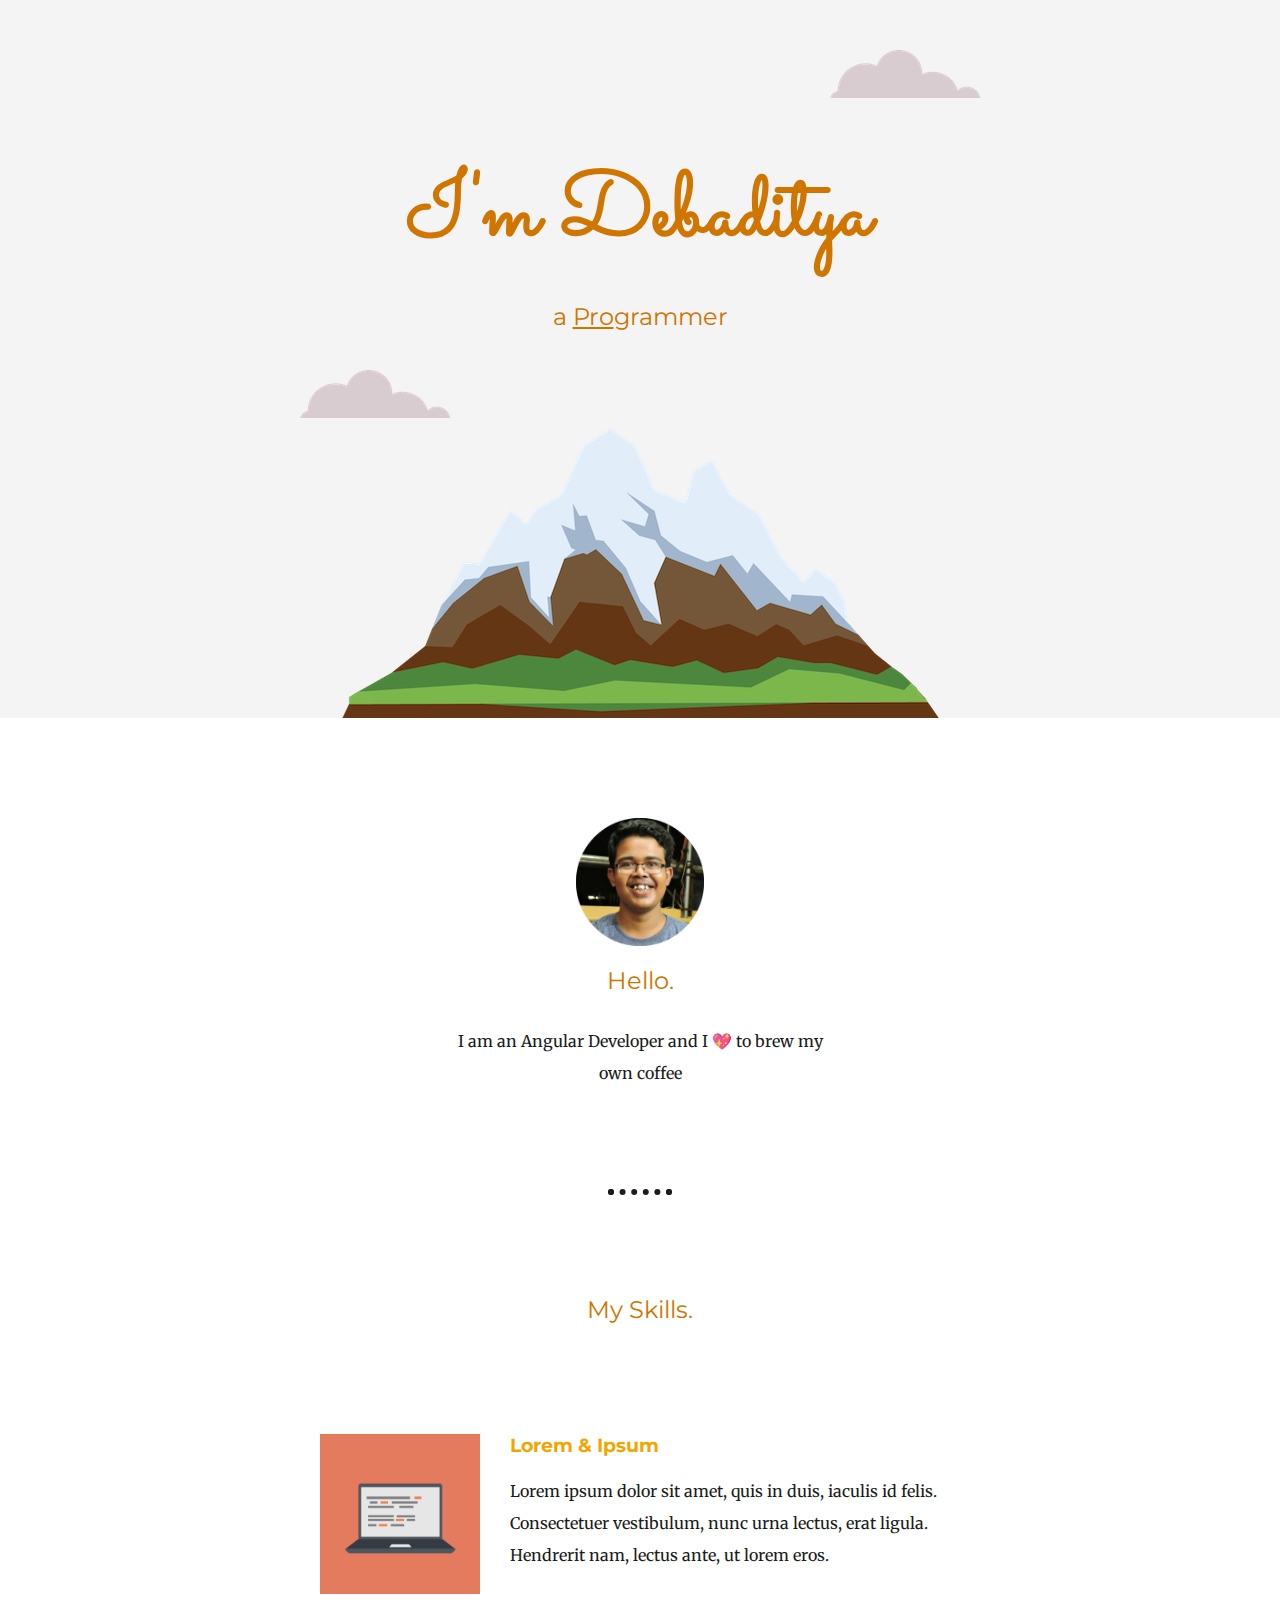
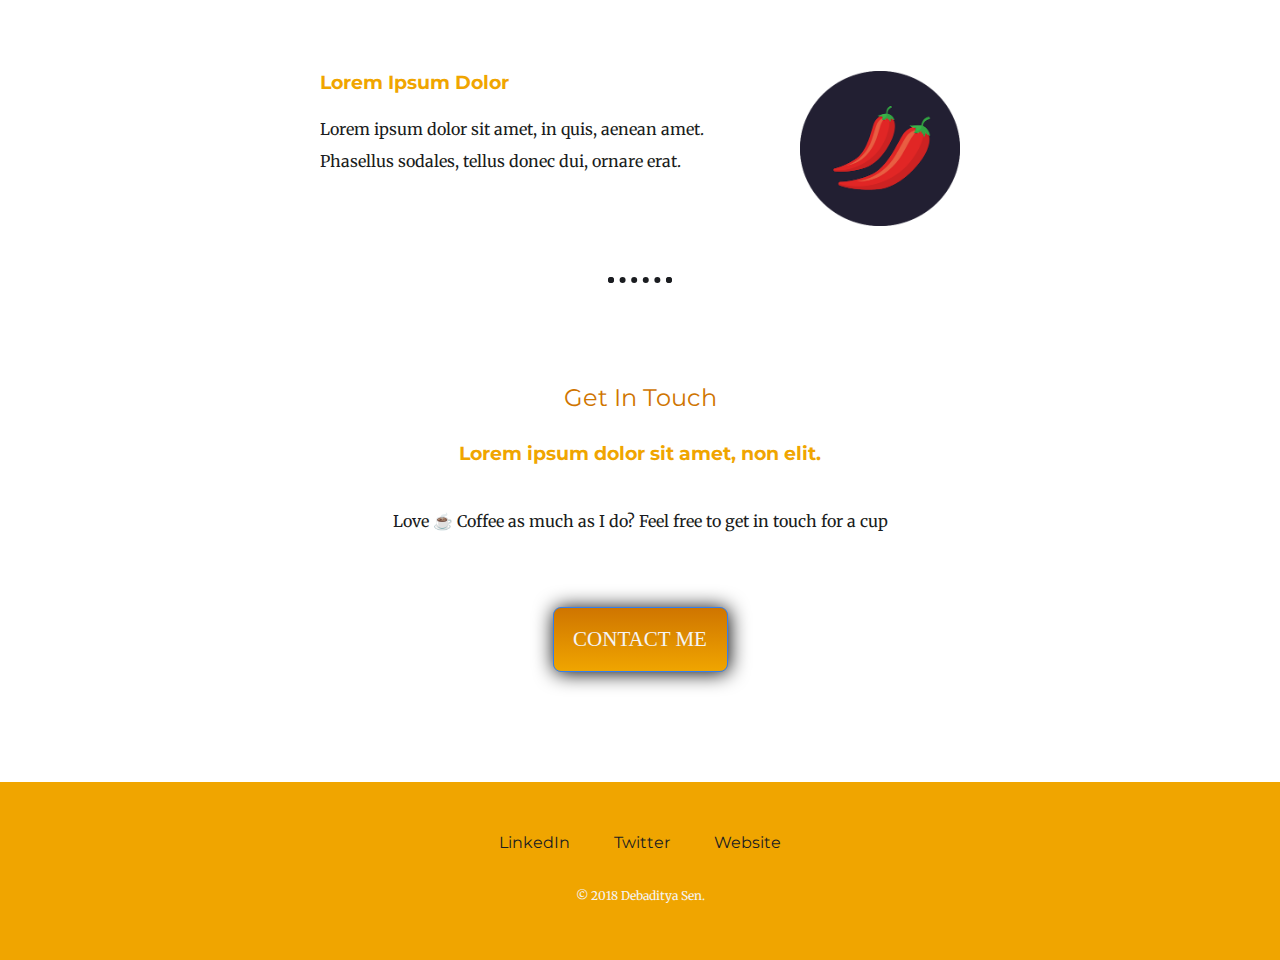
==== index.html @ 0bea062f "Initial Commit" ====
<html lang="en">

<head>
    <meta charset="UTF-8">
    <meta name="viewport" content="width=device-width, initial-scale=1.0">
    <title>Debaditya Sen</title>
    <link rel="stylesheet" href="css/styles.css">
    <link href="https://fonts.googleapis.com/css2?family=Merriweather:wght@300&family=Montserrat&family=Sacramento&display=swap" rel="stylesheet">
    <link rel="icon" href="favicon.ico">
</head>

<body>
    <div class="top-container">
        <img class="top-cloud" src="images/cloud.png" alt="cloud-image">
        <h1>I'm Debaditya</h1>
        <h2>a <span class="pro">Pro</span>grammer</h2>
        <img class="bottom-cloud" src="images/cloud.png" alt="cloud-image">
        <img src="images/mountain.png" alt="mountain-image">
    </div>
    <div class="middle-container">
        <div class="profile">
            <img class="profile-img" src="images/profile-pic.png" alt="Profile Pic">
            <h2>Hello.</h2>
            <p class="intro">I am an Angular Developer and I 💖 to brew my own coffee</p>
        </div>
        <hr>
        <div class="skills">
            <h2>My Skills.</h2>
            <div class="skill-row">
                <img class="computer-img" src="images/computer.png" alt="">
                <h3>Lorem & Ipsum</h3>
                <p>Lorem ipsum dolor sit amet, quis in duis, iaculis id felis. Consectetuer vestibulum, nunc urna lectus, erat ligula. Hendrerit nam, lectus ante, ut lorem eros.</p>
            </div>
            <div class="skill-row">
                <img class="chilli-img" src="images/chillies.png" alt="">
                <h3>Lorem Ipsum Dolor</h3>
                <p>Lorem ipsum dolor sit amet, in quis, aenean amet. Phasellus sodales, tellus donec dui, ornare erat.</p>

            </div>
        </div>
        <hr>
        <div class="contact-me">
            <h2>Get In Touch</h2>
            <h3>Lorem ipsum dolor sit amet, non elit.</h3>
            <p class="contact-msg">Love ☕ Coffee as much as I do? Feel free to get in touch for a cup</p>
            <a class="btn" href="mailto:name@email.com">CONTACT ME</a>
        </div>
    </div>


    <div class="bottom-container">
        <a class="footer-link" href="https://www.linkedin.com/">LinkedIn</a>
        <a class="footer-link" href="https://twitter.com/">Twitter</a>
        <a class="footer-link" href="https://www.appbrewery.co/">Website</a>
        <p class="copyright">© 2018 Debaditya Sen.</p>
    </div>


</body>

</html>
---- css/styles.css ----
body {
    margin: 0;
    text-align: center;
    font-family: 'Merriweather', serif;
    color: #1a1c20;
}

h1 {
    margin: 50px auto 0 auto;
    font-family: 'Sacramento', cursive;
    font-size: 5.625rem;
    color: #cf7500;
}

h2 {
    font-family: 'Montserrat', sans-serif;
    color: #cf7500;
    font-weight: normal;
    padding-bottom: 10px;
}

h3 {
    font-family: 'Montserrat', sans-serif;
    color: #f0a500;
}

p {
    line-height: 2;
}

hr {
    border: dotted #1a1c20 6px;
    border-bottom: none;
    width: 4%;
    margin: 100px auto;
}

a {
    font-family: 'Montserrat', sans-serif;
    color: #1a1c20;
    margin: 10px 20px;
    text-decoration: none;
}

a:hover {
    color: #000000;
}

.top-container {
    background-color: #f4f4f4;
    position: relative;
    padding-top: 100px;
}

.middle-container {
    margin: 100px 0;
}

.bottom-container {
    background-color: #f0a500;
    padding: 50px 0 20px;
}

.skill-row {
    width: 50%;
    margin: 100px auto 100px auto;
    text-align: left;
}

.pro {
    text-decoration: underline;
}

.intro {
    width: 30%;
    margin: auto;
}

.contact-msg {
    widows: 40%;
    margin: 40px auto 60px;
}

.copyright {
    color: #f4f4f4;
    font-size: 0.75rem;
    padding: 20px 0;
}

.top-cloud {
    position: absolute;
    right: 300px;
    top: 50px;
}

.bottom-cloud {
    position: absolute;
    left: 300px;
    bottom: 300px;
}

.profile-img {
    width: 10%;
}

.computer-img {
    width: 25%;
    float: left;
    margin-right: 30px;
}

.chilli-img {
    width: 25%;
    float: right;
    margin-left: 30px;
}

.btn {
    background: #CF7500;
    background-image: -webkit-linear-gradient(top, #CF7500, #F0A500);
    background-image: -moz-linear-gradient(top, #CF7500, #F0A500);
    background-image: -ms-linear-gradient(top, #CF7500, #F0A500);
    background-image: -o-linear-gradient(top, #CF7500, #F0A500);
    background-image: linear-gradient(to bottom, #CF7500, #F0A500);
    -webkit-border-radius: 8px;
    -moz-border-radius: 8px;
    border-radius: 8px;
    height: 25px;
    line-height: 25px;
    color: #f4f4f4;
    font-family: serif;
    width: 135px;
    font-size: 21px;
    font-weight: 200;
    padding: 19px;
    box-shadow: 1px 1px 20px 0px #000000;
    -webkit-box-shadow: 1px 1px 20px 0px #000000;
    -moz-box-shadow: 1px 1px 20px 0px #000000;
    border: solid #337FED 1px;
    text-decoration: none;
    display: inline-block;
    cursor: pointer;
    text-align: center;
}

.btn:hover {
    border: solid #337FED 1px;
    background: #F0A500;
    background-image: -webkit-linear-gradient(top, #F0A500, #CF7500);
    background-image: -moz-linear-gradient(top, #F0A500, #CF7500);
    background-image: -ms-linear-gradient(top, #F0A500, #CF7500);
    background-image: -o-linear-gradient(top, #F0A500, #CF7500);
    background-image: linear-gradient(to bottom, #F0A500, #CF7500);
    -webkit-border-radius: 8px;
    -moz-border-radius: 8px;
    border-radius: 8px;
    text-decoration: none;
}
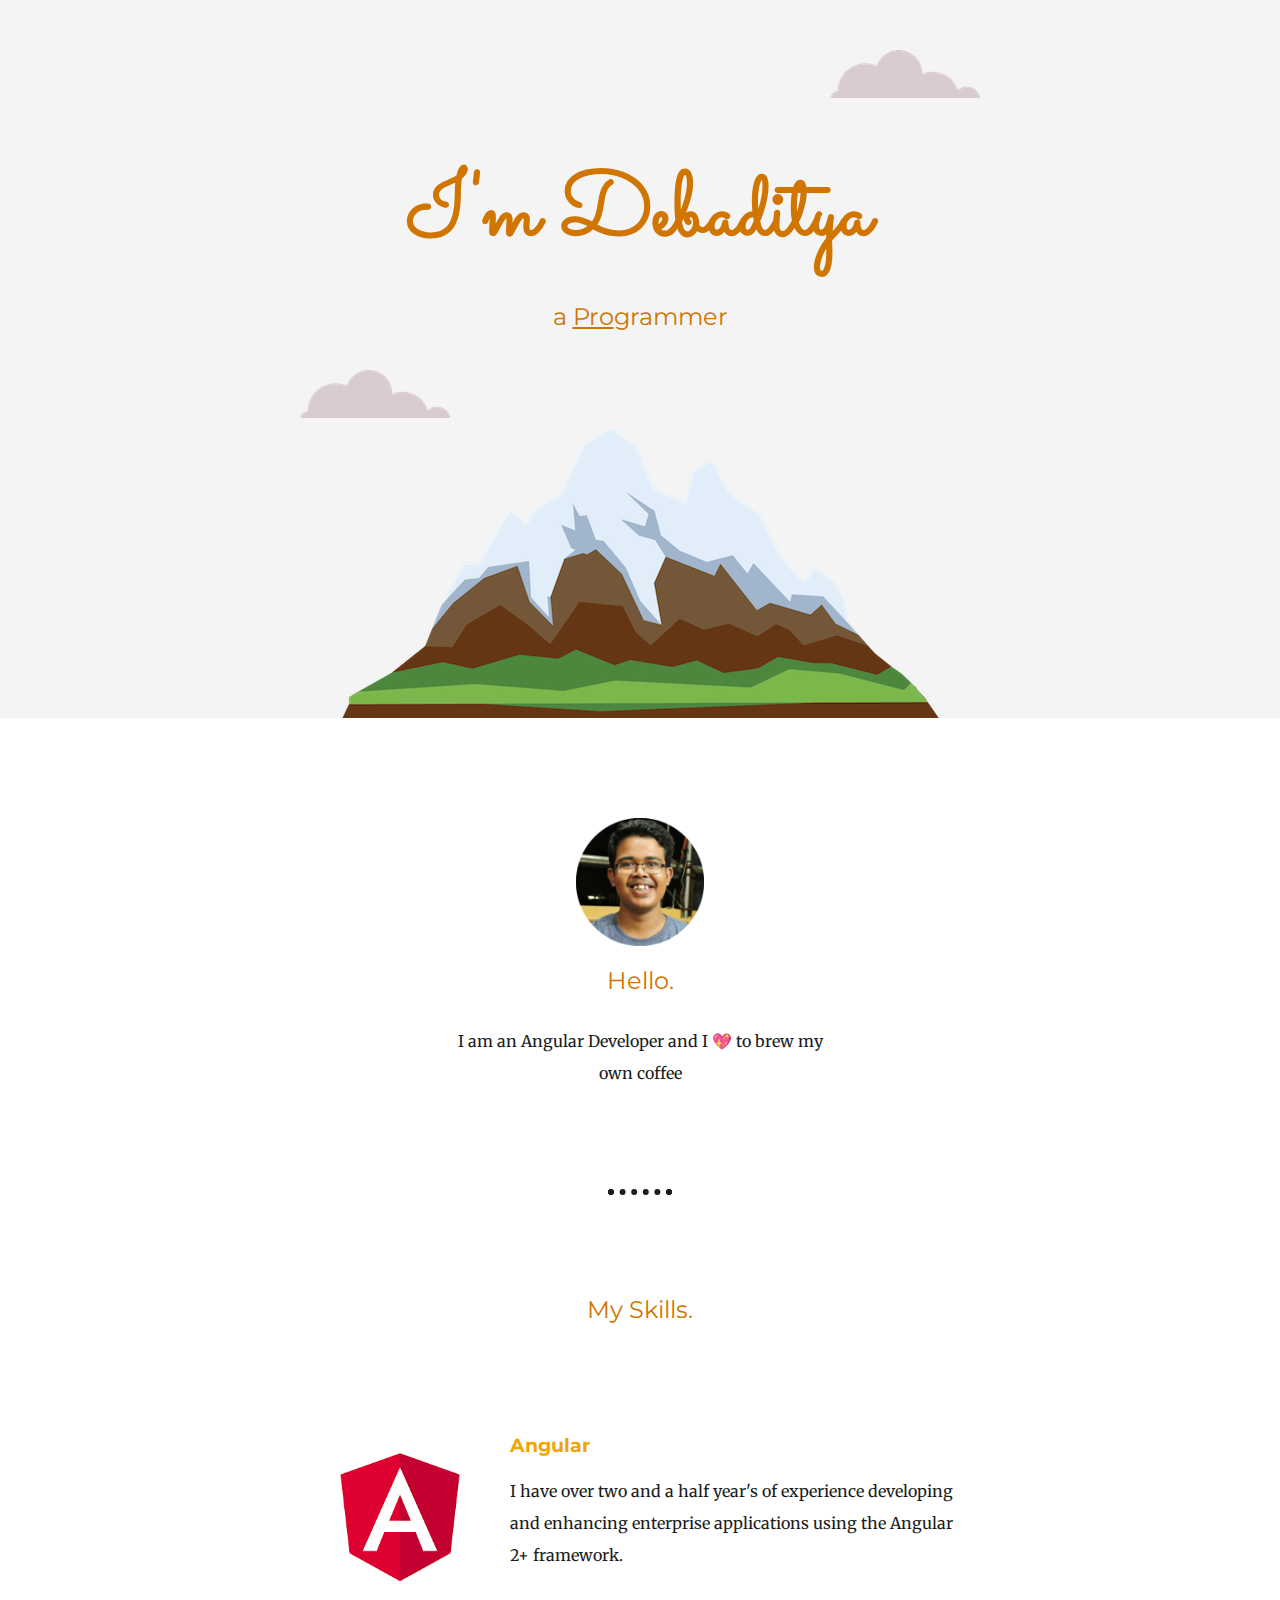
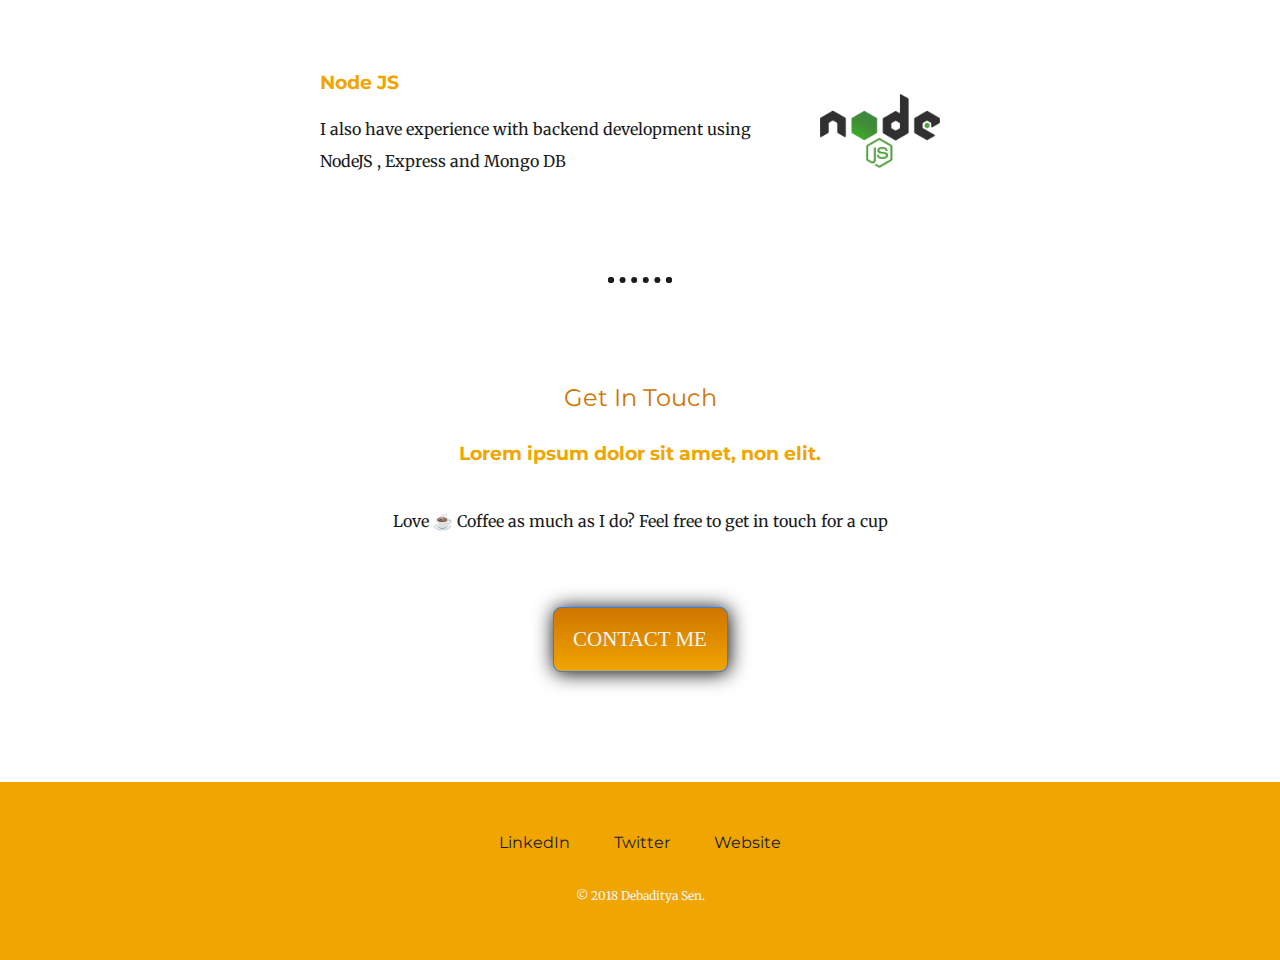
==== commit b441697a: "Updated Skills" ====
--- a/index.html
+++ b/index.html
@@ -27,14 +27,14 @@
         <div class="skills">
             <h2>My Skills.</h2>
             <div class="skill-row">
-                <img class="computer-img" src="images/computer.png" alt="">
-                <h3>Lorem & Ipsum</h3>
-                <p>Lorem ipsum dolor sit amet, quis in duis, iaculis id felis. Consectetuer vestibulum, nunc urna lectus, erat ligula. Hendrerit nam, lectus ante, ut lorem eros.</p>
+                <img class="computer-img" src="images/angular.png" alt="">
+                <h3>Angular</h3>
+                <p>I have over two and a half year's of experience developing and enhancing enterprise applications using the Angular 2+ framework. </p>
             </div>
             <div class="skill-row">
-                <img class="chilli-img" src="images/chillies.png" alt="">
-                <h3>Lorem Ipsum Dolor</h3>
-                <p>Lorem ipsum dolor sit amet, in quis, aenean amet. Phasellus sodales, tellus donec dui, ornare erat.</p>
+                <img class="chilli-img" src="images/nodejs.png" alt="">
+                <h3>Node JS</h3>
+                <p>I also have experience with backend development using NodeJS , Express and Mongo DB</p>
 
             </div>
         </div>
@@ -43,7 +43,7 @@
             <h2>Get In Touch</h2>
             <h3>Lorem ipsum dolor sit amet, non elit.</h3>
             <p class="contact-msg">Love ☕ Coffee as much as I do? Feel free to get in touch for a cup</p>
-            <a class="btn" href="mailto:name@email.com">CONTACT ME</a>
+            <a class="btn" href="mailto:debadityasen846@yahoo.com">CONTACT ME</a>
         </div>
     </div>
 
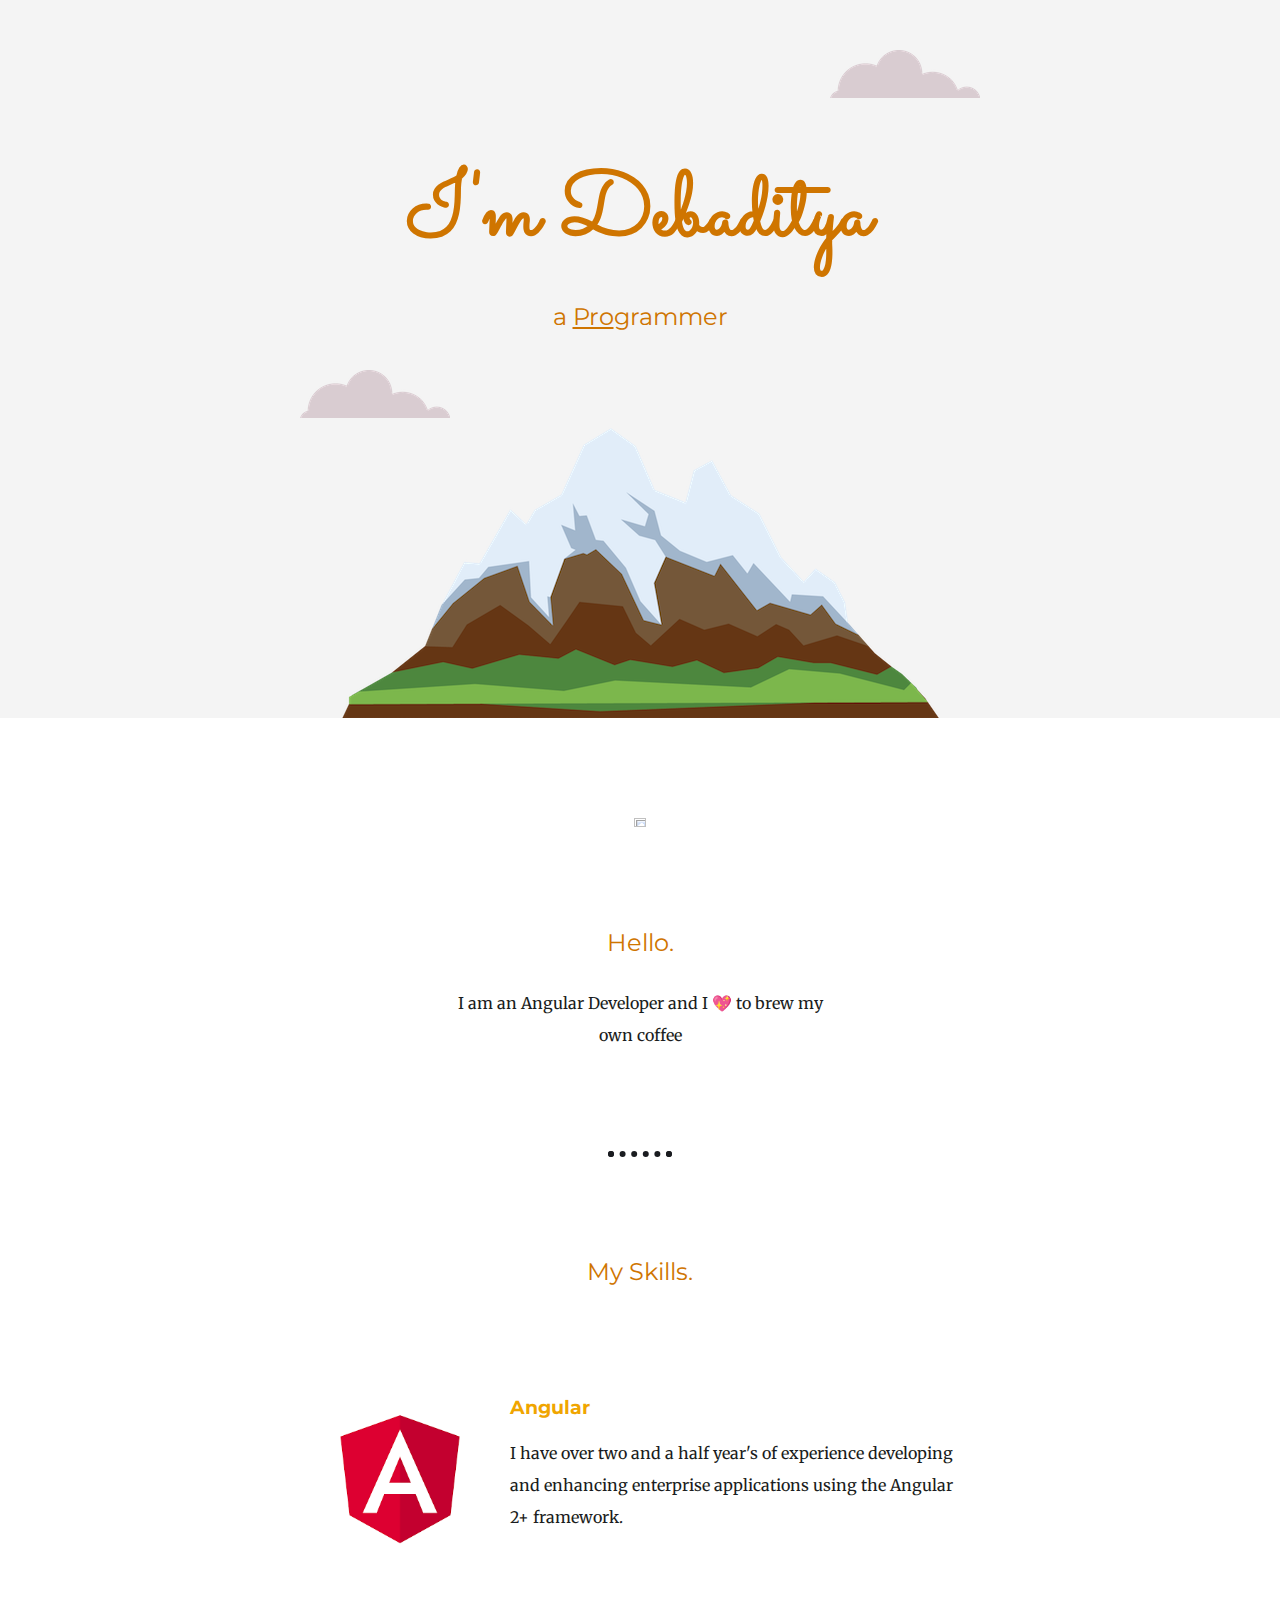
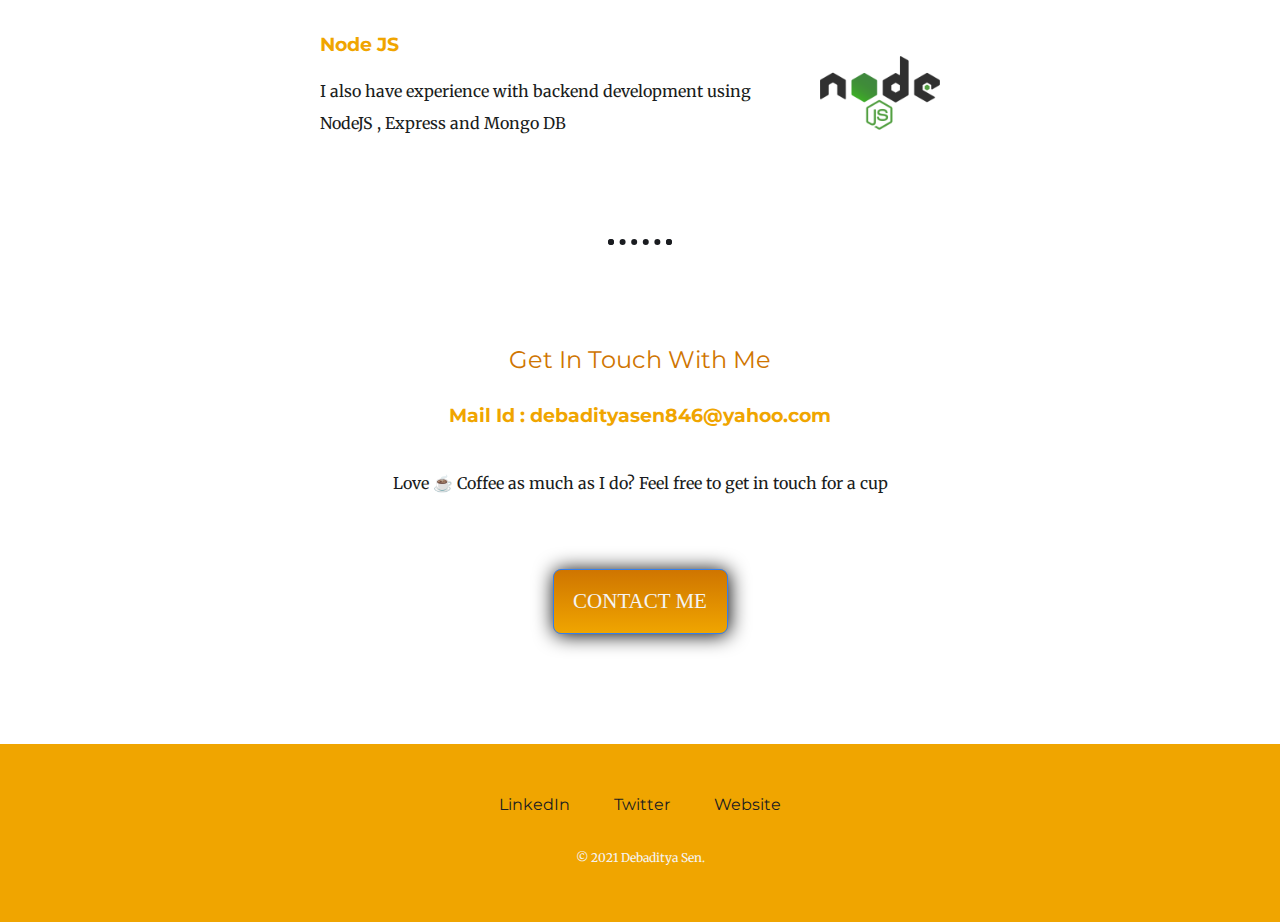
==== commit a8fa8c37: "Responsive Corr and Mail Id update" ====
--- a/index.html
+++ b/index.html
@@ -15,7 +15,7 @@
         <h1>I'm Debaditya</h1>
         <h2>a <span class="pro">Pro</span>grammer</h2>
         <img class="bottom-cloud" src="images/cloud.png" alt="cloud-image">
-        <img src="images/mountain.png" alt="mountain-image">
+        <img class="mountain-image" src="images/mountain.png" alt="mountain-image">
     </div>
     <div class="middle-container">
         <div class="profile">
@@ -40,8 +40,8 @@
         </div>
         <hr>
         <div class="contact-me">
-            <h2>Get In Touch</h2>
-            <h3>Lorem ipsum dolor sit amet, non elit.</h3>
+            <h2>Get In Touch With Me</h2>
+            <h3>Mail Id : debadityasen846@yahoo.com</h3>
             <p class="contact-msg">Love ☕ Coffee as much as I do? Feel free to get in touch for a cup</p>
             <a class="btn" href="mailto:debadityasen846@yahoo.com">CONTACT ME</a>
         </div>
@@ -49,10 +49,10 @@
 
 
     <div class="bottom-container">
-        <a class="footer-link" href="https://www.linkedin.com/">LinkedIn</a>
-        <a class="footer-link" href="https://twitter.com/">Twitter</a>
+        <a class="footer-link" href="https://www.linkedin.com/in/debaditya-sen-dev/">LinkedIn</a>
+        <a class="footer-link" href="https://twitter.com/debaditya_sen17">Twitter</a>
         <a class="footer-link" href="https://www.appbrewery.co/">Website</a>
-        <p class="copyright">© 2018 Debaditya Sen.</p>
+        <p class="copyright">© 2021 Debaditya Sen.</p>
     </div>
 
 
--- a/css/styles.css
+++ b/css/styles.css
@@ -155,4 +155,19 @@
     -moz-border-radius: 8px;
     border-radius: 8px;
     text-decoration: none;
-}+}
+
+@media only screen and (max-width: 600px) {
+    .mountain-image{
+        width:100vw;
+    }
+
+    .bottom-cloud{
+        left: 60vw;
+        bottom:25vh;
+    }
+
+    .top-cloud{
+        right: 60vw;
+    }
+  }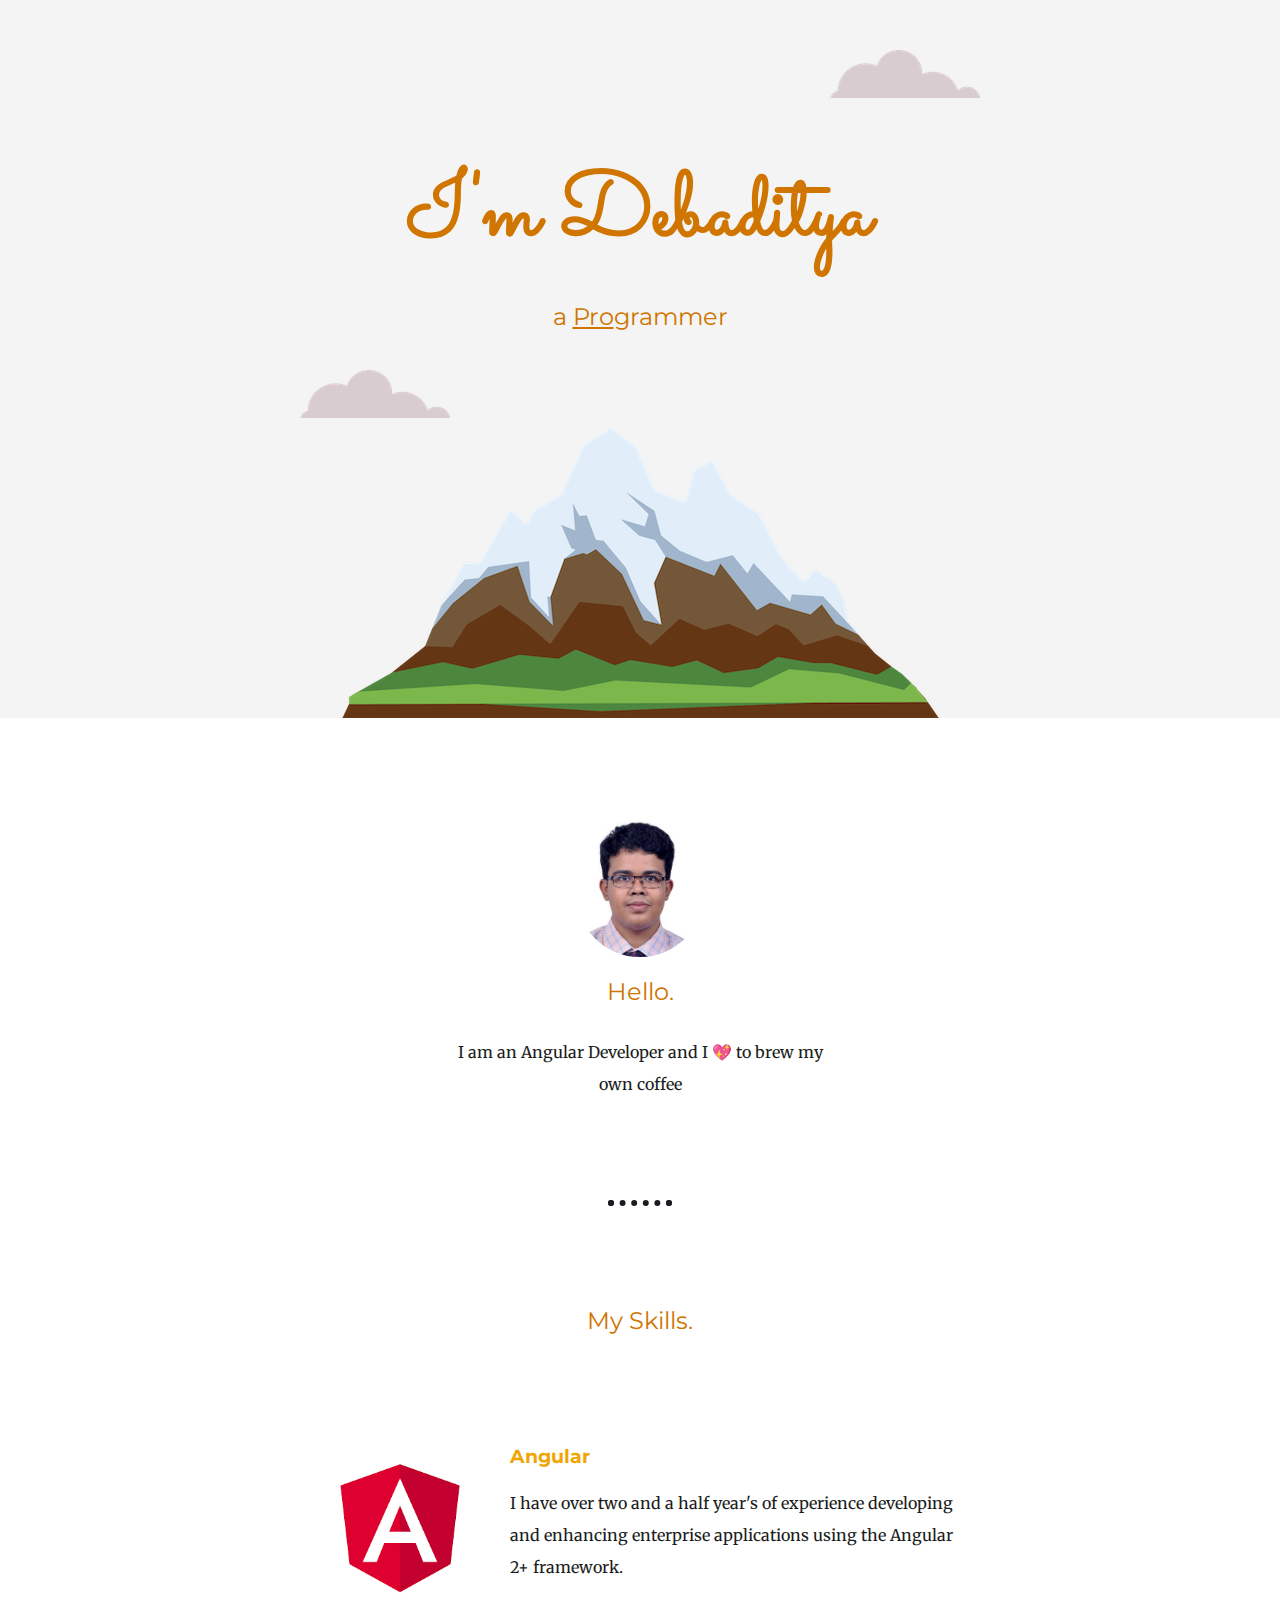
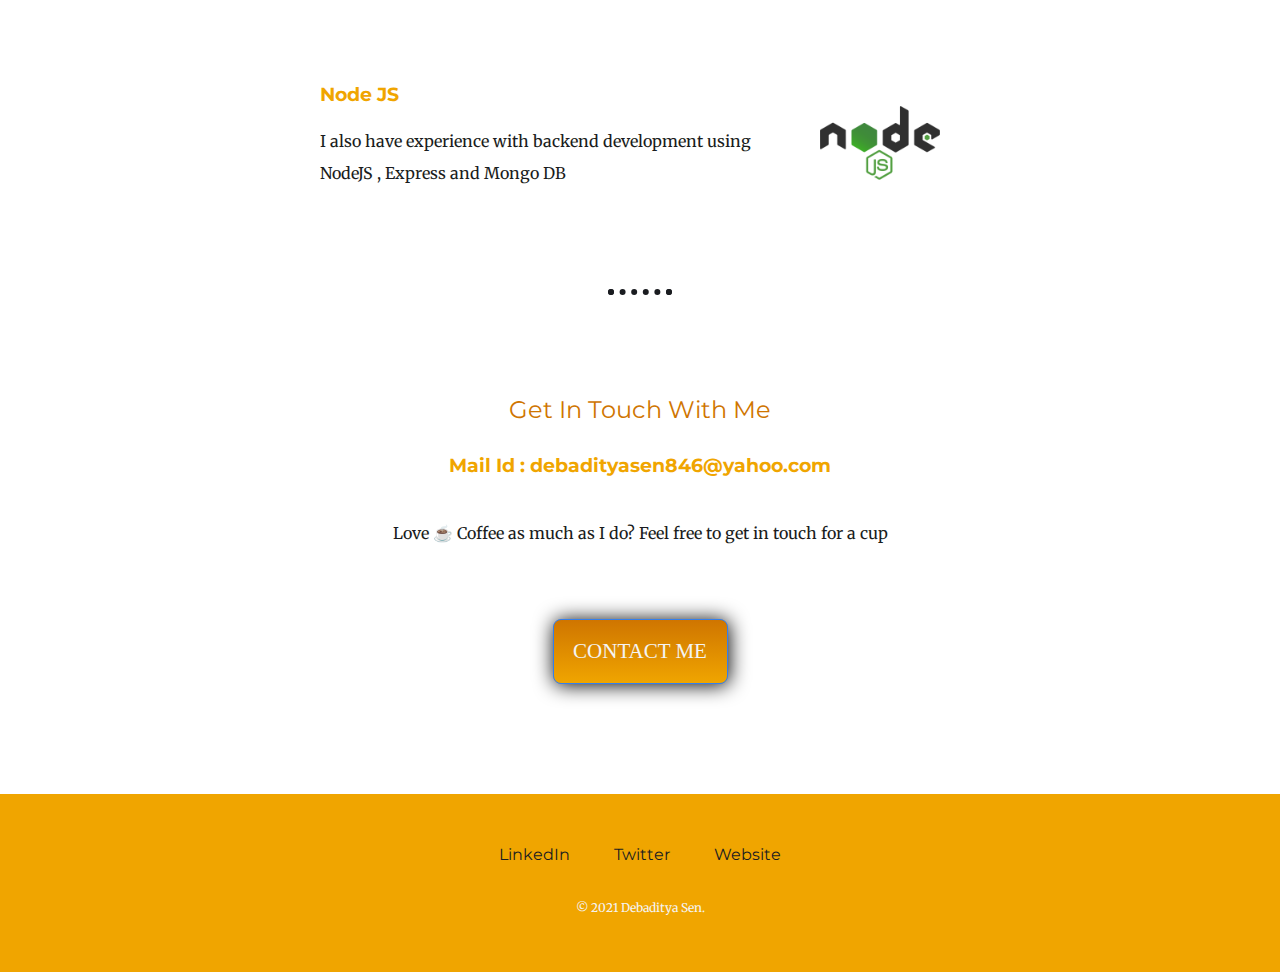
==== commit 184fcd92: "Image Correction" ====
--- a/index.html
+++ b/index.html
@@ -19,7 +19,7 @@
     </div>
     <div class="middle-container">
         <div class="profile">
-            <img class="profile-img" src="images/profile-pic.png" alt="Profile Pic">
+            <img class="profile-img" src="images/profile-pic.jpg" alt="Profile Pic">
             <h2>Hello.</h2>
             <p class="intro">I am an Angular Developer and I 💖 to brew my own coffee</p>
         </div>
--- a/css/styles.css
+++ b/css/styles.css
@@ -1,173 +1,175 @@
+@media only screen and (max-width: 600px) {
+  .mountain-image {
+    width: 100vw;
+  }
+
+  .bottom-cloud {
+    left: 60vw;
+    bottom: 30vh;
+  }
+
+  .top-cloud {
+    right: 60vw;
+  }
+}
+
 body {
-    margin: 0;
-    text-align: center;
-    font-family: 'Merriweather', serif;
-    color: #1a1c20;
+  margin: 0;
+  text-align: center;
+  font-family: "Merriweather", serif;
+  color: #1a1c20;
 }
 
 h1 {
-    margin: 50px auto 0 auto;
-    font-family: 'Sacramento', cursive;
-    font-size: 5.625rem;
-    color: #cf7500;
+  margin: 50px auto 0 auto;
+  font-family: "Sacramento", cursive;
+  font-size: 5.625rem;
+  color: #cf7500;
 }
 
 h2 {
-    font-family: 'Montserrat', sans-serif;
-    color: #cf7500;
-    font-weight: normal;
-    padding-bottom: 10px;
+  font-family: "Montserrat", sans-serif;
+  color: #cf7500;
+  font-weight: normal;
+  padding-bottom: 10px;
 }
 
 h3 {
-    font-family: 'Montserrat', sans-serif;
-    color: #f0a500;
+  font-family: "Montserrat", sans-serif;
+  color: #f0a500;
 }
 
 p {
-    line-height: 2;
+  line-height: 2;
 }
 
 hr {
-    border: dotted #1a1c20 6px;
-    border-bottom: none;
-    width: 4%;
-    margin: 100px auto;
+  border: dotted #1a1c20 6px;
+  border-bottom: none;
+  width: 4%;
+  margin: 100px auto;
 }
 
 a {
-    font-family: 'Montserrat', sans-serif;
-    color: #1a1c20;
-    margin: 10px 20px;
-    text-decoration: none;
+  font-family: "Montserrat", sans-serif;
+  color: #1a1c20;
+  margin: 10px 20px;
+  text-decoration: none;
 }
 
 a:hover {
-    color: #000000;
+  color: #000000;
 }
 
 .top-container {
-    background-color: #f4f4f4;
-    position: relative;
-    padding-top: 100px;
+  background-color: #f4f4f4;
+  position: relative;
+  padding-top: 100px;
 }
 
 .middle-container {
-    margin: 100px 0;
+  margin: 100px 0;
 }
 
 .bottom-container {
-    background-color: #f0a500;
-    padding: 50px 0 20px;
+  background-color: #f0a500;
+  padding: 50px 0 20px;
 }
 
 .skill-row {
-    width: 50%;
-    margin: 100px auto 100px auto;
-    text-align: left;
+  width: 50%;
+  margin: 100px auto 100px auto;
+  text-align: left;
 }
 
 .pro {
-    text-decoration: underline;
+  text-decoration: underline;
 }
 
 .intro {
-    width: 30%;
-    margin: auto;
+  width: 30%;
+  margin: auto;
 }
 
 .contact-msg {
-    widows: 40%;
-    margin: 40px auto 60px;
+  widows: 40%;
+  margin: 40px auto 60px;
 }
 
 .copyright {
-    color: #f4f4f4;
-    font-size: 0.75rem;
-    padding: 20px 0;
+  color: #f4f4f4;
+  font-size: 0.75rem;
+  padding: 20px 0;
 }
 
 .top-cloud {
-    position: absolute;
-    right: 300px;
-    top: 50px;
+  position: absolute;
+  right: 300px;
+  top: 50px;
 }
 
 .bottom-cloud {
-    position: absolute;
-    left: 300px;
-    bottom: 300px;
+  position: absolute;
+  left: 300px;
+  bottom: 300px;
 }
 
 .profile-img {
-    width: 10%;
+  width: 10%;
+  border-radius: 200px 200px 200px 200px;
+  background-color: #000000;  
 }
 
 .computer-img {
-    width: 25%;
-    float: left;
-    margin-right: 30px;
+  width: 25%;
+  float: left;
+  margin-right: 30px;
 }
 
 .chilli-img {
-    width: 25%;
-    float: right;
-    margin-left: 30px;
+  width: 25%;
+  float: right;
+  margin-left: 30px;
 }
 
 .btn {
-    background: #CF7500;
-    background-image: -webkit-linear-gradient(top, #CF7500, #F0A500);
-    background-image: -moz-linear-gradient(top, #CF7500, #F0A500);
-    background-image: -ms-linear-gradient(top, #CF7500, #F0A500);
-    background-image: -o-linear-gradient(top, #CF7500, #F0A500);
-    background-image: linear-gradient(to bottom, #CF7500, #F0A500);
-    -webkit-border-radius: 8px;
-    -moz-border-radius: 8px;
-    border-radius: 8px;
-    height: 25px;
-    line-height: 25px;
-    color: #f4f4f4;
-    font-family: serif;
-    width: 135px;
-    font-size: 21px;
-    font-weight: 200;
-    padding: 19px;
-    box-shadow: 1px 1px 20px 0px #000000;
-    -webkit-box-shadow: 1px 1px 20px 0px #000000;
-    -moz-box-shadow: 1px 1px 20px 0px #000000;
-    border: solid #337FED 1px;
-    text-decoration: none;
-    display: inline-block;
-    cursor: pointer;
-    text-align: center;
+  background: #cf7500;
+  background-image: -webkit-linear-gradient(top, #cf7500, #f0a500);
+  background-image: -moz-linear-gradient(top, #cf7500, #f0a500);
+  background-image: -ms-linear-gradient(top, #cf7500, #f0a500);
+  background-image: -o-linear-gradient(top, #cf7500, #f0a500);
+  background-image: linear-gradient(to bottom, #cf7500, #f0a500);
+  -webkit-border-radius: 8px;
+  -moz-border-radius: 8px;
+  border-radius: 8px;
+  height: 25px;
+  line-height: 25px;
+  color: #f4f4f4;
+  font-family: serif;
+  width: 135px;
+  font-size: 21px;
+  font-weight: 200;
+  padding: 19px;
+  box-shadow: 1px 1px 20px 0px #000000;
+  -webkit-box-shadow: 1px 1px 20px 0px #000000;
+  -moz-box-shadow: 1px 1px 20px 0px #000000;
+  border: solid #337fed 1px;
+  text-decoration: none;
+  display: inline-block;
+  cursor: pointer;
+  text-align: center;
 }
 
 .btn:hover {
-    border: solid #337FED 1px;
-    background: #F0A500;
-    background-image: -webkit-linear-gradient(top, #F0A500, #CF7500);
-    background-image: -moz-linear-gradient(top, #F0A500, #CF7500);
-    background-image: -ms-linear-gradient(top, #F0A500, #CF7500);
-    background-image: -o-linear-gradient(top, #F0A500, #CF7500);
-    background-image: linear-gradient(to bottom, #F0A500, #CF7500);
-    -webkit-border-radius: 8px;
-    -moz-border-radius: 8px;
-    border-radius: 8px;
-    text-decoration: none;
+  border: solid #337fed 1px;
+  background: #f0a500;
+  background-image: -webkit-linear-gradient(top, #f0a500, #cf7500);
+  background-image: -moz-linear-gradient(top, #f0a500, #cf7500);
+  background-image: -ms-linear-gradient(top, #f0a500, #cf7500);
+  background-image: -o-linear-gradient(top, #f0a500, #cf7500);
+  background-image: linear-gradient(to bottom, #f0a500, #cf7500);
+  -webkit-border-radius: 8px;
+  -moz-border-radius: 8px;
+  border-radius: 8px;
+  text-decoration: none;
 }
-
-@media only screen and (max-width: 600px) {
-    .mountain-image{
-        width:100vw;
-    }
-
-    .bottom-cloud{
-        left: 60vw;
-        bottom:25vh;
-    }
-
-    .top-cloud{
-        right: 60vw;
-    }
-  }